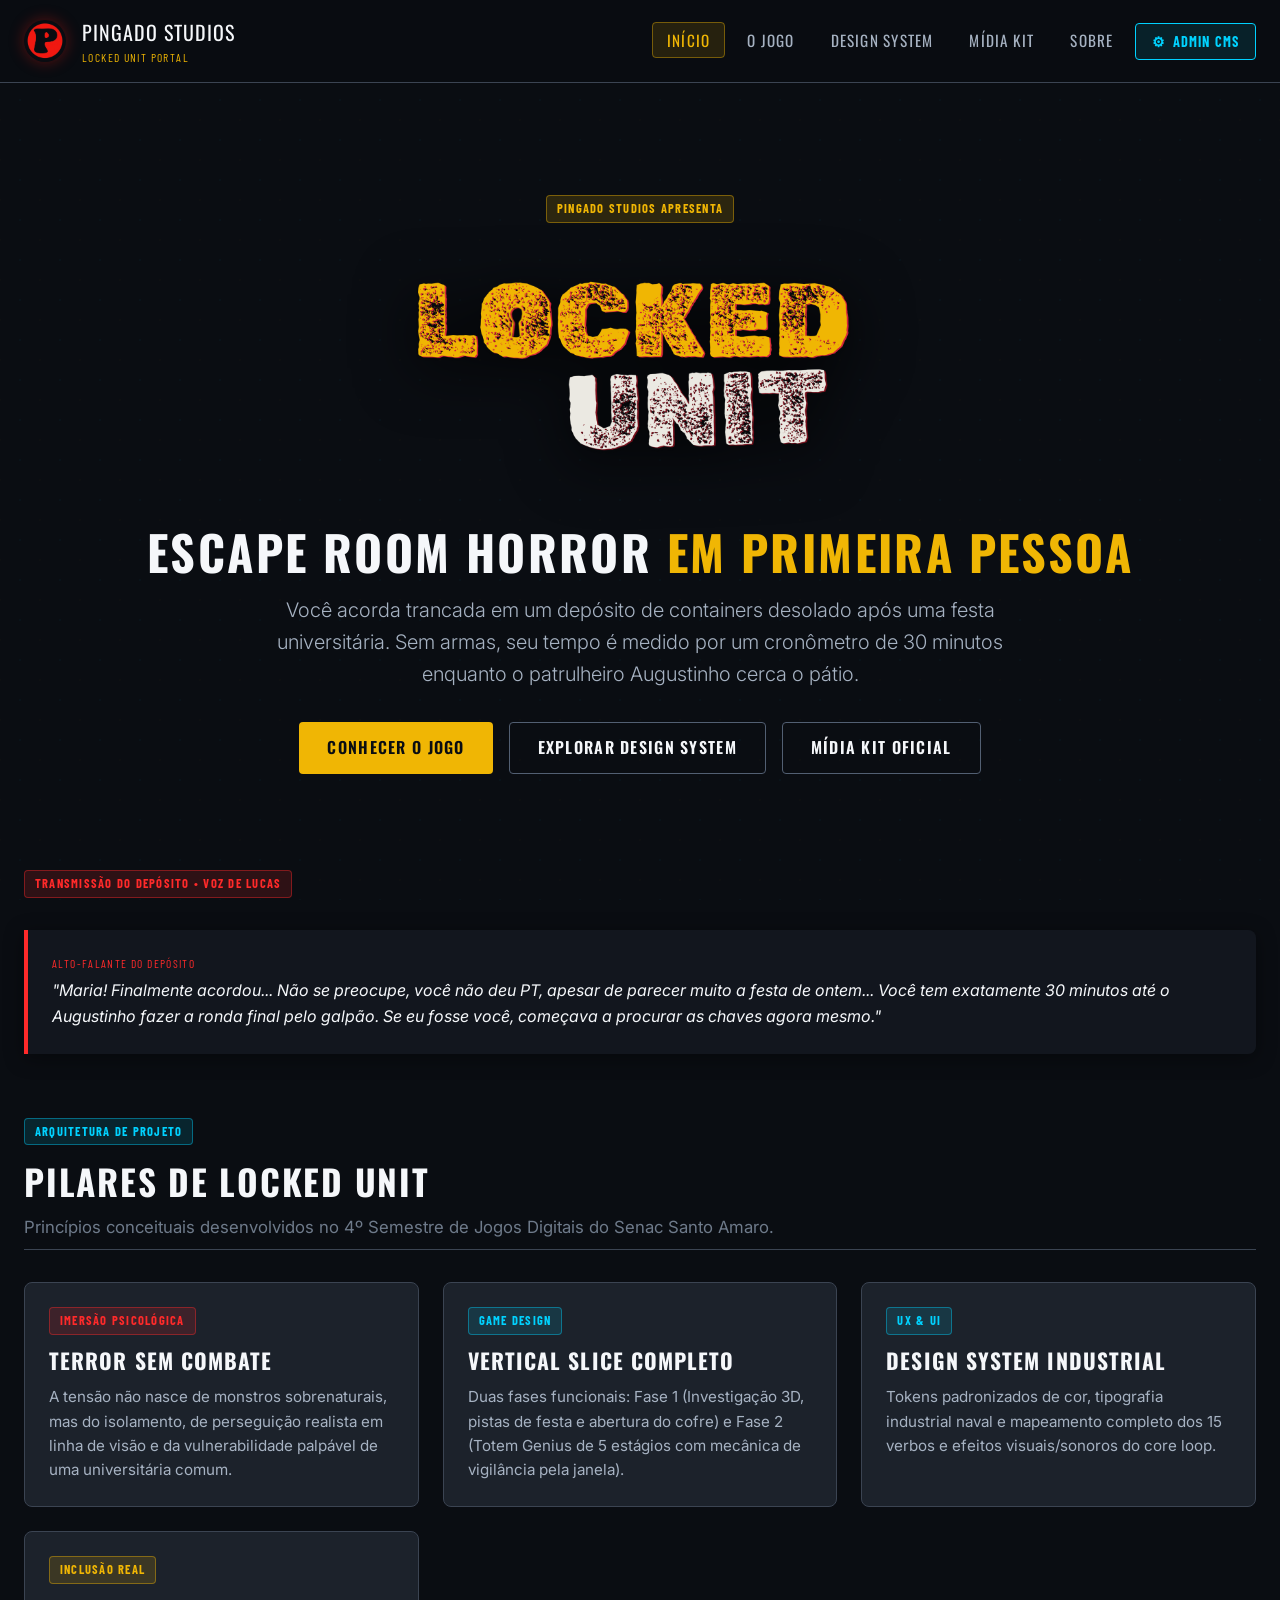
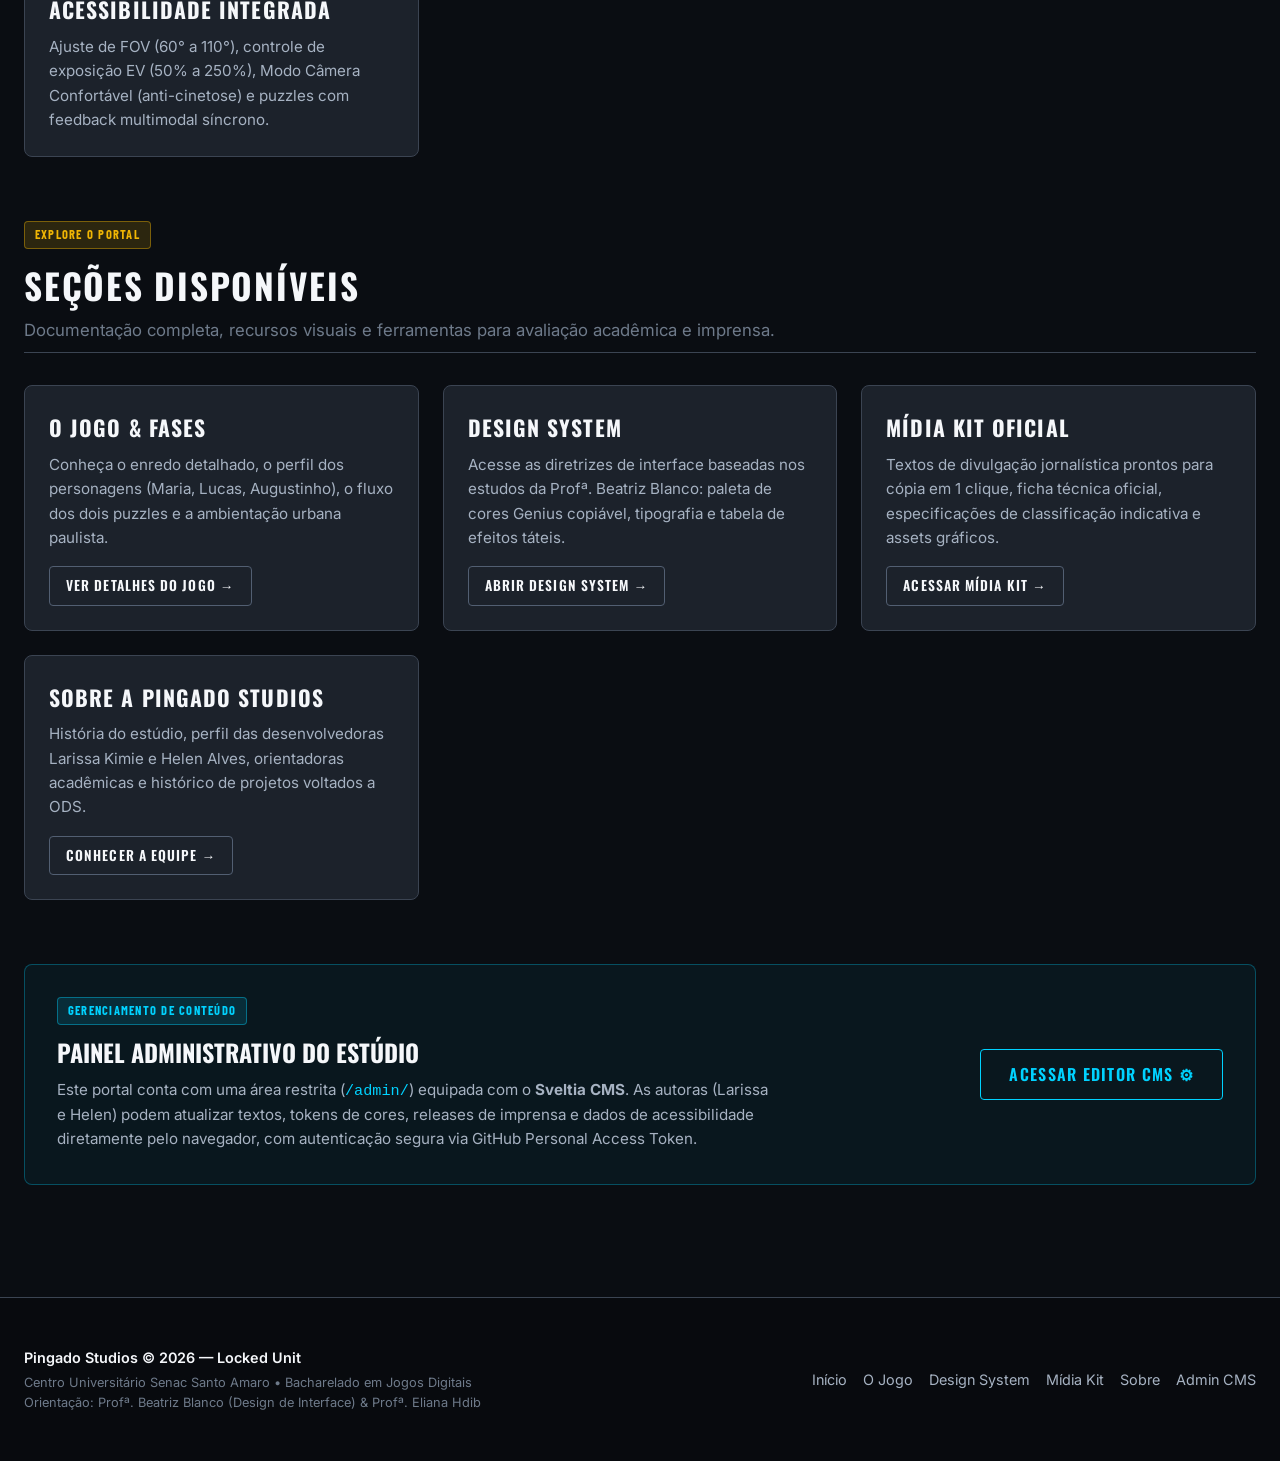
==== index.html @ 220d2b6c "feat: site oficial locked unit, design system completo, midia kit e sveltia cms" ====
<!DOCTYPE html>
<html lang="pt-BR">
<head>
  <meta charset="UTF-8">
  <meta name="viewport" content="width=device-width, initial-scale=1.0">
  <title>Locked Unit — Pingado Studios | Portal & Design System</title>
  <meta name="description" content="Portal oficial de Locked Unit: jogo de Escape Room Horror em 1ª pessoa desenvolvido pela Pingado Studios no Senac Santo Amaro. Conheça o Design System, Mídia Kit e documentos de produção.">
  <link rel="icon" type="image/png" href="assets/img/logo-pingado.png">
  <link rel="stylesheet" href="assets/css/style.css">
</head>
<body>

  <!-- CABEÇALHO & NAVEGAÇÃO -->
  <header class="site-header">
    <div class="header-container">
      <a href="index.html" class="brand-link">
        <img src="assets/img/logo-pingado.png" alt="Logo Pingado Studios" class="brand-logo-img">
        <div class="brand-text-wrap">
          <span class="brand-name">Pingado Studios</span>
          <span class="brand-sub">Locked Unit Portal</span>
        </div>
      </a>

      <nav>
        <ul class="nav-menu">
          <li><a href="index.html" class="nav-link active">Início</a></li>
          <li><a href="locked-unit.html" class="nav-link">O Jogo</a></li>
          <li><a href="design-system.html" class="nav-link">Design System</a></li>
          <li><a href="media-kit.html" class="nav-link">Mídia Kit</a></li>
          <li><a href="sobre.html" class="nav-link">Sobre</a></li>
          <li><a href="admin/" class="nav-admin-btn"><span>⚙</span> Admin CMS</a></li>
        </ul>
      </nav>
    </div>
  </header>

  <!-- CONTEÚDO PRINCIPAL -->
  <main class="main-wrapper">

    <!-- HERO SECTION -->
    <section class="hero-section">
      <div class="voice-badge voice-estudio">Pingado Studios Apresenta</div>
      <img src="assets/img/logo-locked-unit.png" alt="Locked Unit Logo" class="hero-logo-img">
      <h1 class="hero-title">Escape Room Horror <span>em Primeira Pessoa</span></h1>
      <p class="hero-tagline">
        Você acorda trancada em um depósito de containers desolado após uma festa universitária. 
        Sem armas, seu tempo é medido por um cronômetro de 30 minutos enquanto o patrulheiro Augustinho cerca o pátio.
      </p>

      <div class="hero-actions">
        <a href="locked-unit.html" class="btn btn-primary">Conhecer o Jogo</a>
        <a href="design-system.html" class="btn btn-outline">Explorar Design System</a>
        <a href="media-kit.html" class="btn btn-outline">Mídia Kit Oficial</a>
      </div>
    </section>

    <!-- PRÉVIA DA ATMOSFERA & VOZ DO JOGO -->
    <section style="margin: var(--space-6) 0;">
      <div class="voice-badge voice-interfone">Transmissão do Depósito • Voz de Lucas</div>
      <div class="interfone-quote">
        "Maria! Finalmente acordou... Não se preocupe, você não deu PT, apesar de parecer muito a festa de ontem... 
        Você tem exatamente 30 minutos até o Augustinho fazer a ronda final pelo galpão. Se eu fosse você, começava a procurar as chaves agora mesmo."
      </div>
    </section>

    <!-- PILARES DO PROJETO -->
    <section style="margin: var(--space-7) 0;">
      <div class="section-header">
        <div class="voice-badge voice-manual">Arquitetura de Projeto</div>
        <h2 class="section-title">Pilares de Locked Unit</h2>
        <p class="section-desc">Princípios conceituais desenvolvidos no 4º Semestre de Jogos Digitais do Senac Santo Amaro.</p>
      </div>

      <div class="cards-grid">
        <div class="card">
          <div class="voice-badge voice-interfone">Imersão Psicológica</div>
          <h3 class="card-title">Terror Sem Combate</h3>
          <p style="color: var(--color-text-medium); font-size: 0.95rem;">
            A tensão não nasce de monstros sobrenaturais, mas do isolamento, de perseguição realista em linha de visão 
            e da vulnerabilidade palpável de uma universitária comum.
          </p>
        </div>

        <div class="card">
          <div class="voice-badge voice-manual">Game Design</div>
          <h3 class="card-title">Vertical Slice Completo</h3>
          <p style="color: var(--color-text-medium); font-size: 0.95rem;">
            Duas fases funcionais: Fase 1 (Investigação 3D, pistas de festa e abertura do cofre) e Fase 2 (Totem Genius de 5 estágios com mecânica de vigilância pela janela).
          </p>
        </div>

        <div class="card">
          <div class="voice-badge voice-manual">UX & UI</div>
          <h3 class="card-title">Design System Industrial</h3>
          <p style="color: var(--color-text-medium); font-size: 0.95rem;">
            Tokens padronizados de cor, tipografia industrial naval e mapeamento completo dos 15 verbos e efeitos visuais/sonoros do core loop.
          </p>
        </div>

        <div class="card">
          <div class="voice-badge voice-estudio">Inclusão Real</div>
          <h3 class="card-title">Acessibilidade Integrada</h3>
          <p style="color: var(--color-text-medium); font-size: 0.95rem;">
            Ajuste de FOV (60° a 110°), controle de exposição EV (50% a 250%), Modo Câmera Confortável (anti-cinetose) e puzzles com feedback multimodal síncrono.
          </p>
        </div>
      </div>
    </section>

    <!-- NAVEGAÇÃO DO PORTAL -->
    <section style="margin: var(--space-7) 0;">
      <div class="section-header">
        <div class="voice-badge voice-estudio">Explore o Portal</div>
        <h2 class="section-title">Seções Disponíveis</h2>
        <p class="section-desc">Documentação completa, recursos visuais e ferramentas para avaliação acadêmica e imprensa.</p>
      </div>

      <div class="cards-grid">
        <div class="card">
          <h3 class="card-title">O Jogo & Fases</h3>
          <p style="color: var(--color-text-medium); font-size: 0.95rem; margin-bottom: var(--space-3);">
            Conheça o enredo detalhado, o perfil dos personagens (Maria, Lucas, Augustinho), o fluxo dos dois puzzles e a ambientação urbana paulista.
          </p>
          <a href="locked-unit.html" class="btn btn-outline" style="padding: 8px 16px; font-size: 0.85rem;">Ver Detalhes do Jogo →</a>
        </div>

        <div class="card">
          <h3 class="card-title">Design System</h3>
          <p style="color: var(--color-text-medium); font-size: 0.95rem; margin-bottom: var(--space-3);">
            Acesse as diretrizes de interface baseadas nos estudos da Profª. Beatriz Blanco: paleta de cores Genius copiável, tipografia e tabela de efeitos táteis.
          </p>
          <a href="design-system.html" class="btn btn-outline" style="padding: 8px 16px; font-size: 0.85rem;">Abrir Design System →</a>
        </div>

        <div class="card">
          <h3 class="card-title">Mídia Kit Oficial</h3>
          <p style="color: var(--color-text-medium); font-size: 0.95rem; margin-bottom: var(--space-3);">
            Textos de divulgação jornalística prontos para cópia em 1 clique, ficha técnica oficial, especificações de classificação indicativa e assets gráficos.
          </p>
          <a href="media-kit.html" class="btn btn-outline" style="padding: 8px 16px; font-size: 0.85rem;">Acessar Mídia Kit →</a>
        </div>

        <div class="card">
          <h3 class="card-title">Sobre a Pingado Studios</h3>
          <p style="color: var(--color-text-medium); font-size: 0.95rem; margin-bottom: var(--space-3);">
            História do estúdio, perfil das desenvolvedoras Larissa Kimie e Helen Alves, orientadoras acadêmicas e histórico de projetos voltados a ODS.
          </p>
          <a href="sobre.html" class="btn btn-outline" style="padding: 8px 16px; font-size: 0.85rem;">Conhecer a Equipe →</a>
        </div>
      </div>
    </section>

    <!-- BANNER DE ADMINISTRAÇÃO CMS -->
    <section style="background: rgba(0, 210, 255, 0.05); border: 1px solid rgba(0, 210, 255, 0.3); border-radius: var(--radius-md); padding: var(--space-5); margin: var(--space-7) 0;">
      <div style="display: flex; justify-content: space-between; align-items: center; flex-wrap: wrap; gap: var(--space-3);">
        <div>
          <div class="voice-badge voice-manual">Gerenciamento de Conteúdo</div>
          <h3 style="font-family: var(--font-heading); font-size: 1.5rem; text-transform: uppercase; color: var(--color-text-high);">
            Painel Administrativo do Estúdio
          </h3>
          <p style="color: var(--color-text-medium); max-width: 720px; font-size: 0.95rem; margin-top: 6px;">
            Este portal conta com uma área restrita (<code style="color: var(--color-primary-cyan);">/admin/</code>) equipada com o <strong>Sveltia CMS</strong>.
            As autoras (Larissa e Helen) podem atualizar textos, tokens de cores, releases de imprensa e dados de acessibilidade diretamente pelo navegador, com autenticação segura via GitHub Personal Access Token.
          </p>
        </div>
        <a href="admin/" class="btn btn-outline" style="border-color: var(--color-primary-cyan); color: var(--color-primary-cyan);">
          Acessar Editor CMS ⚙
        </a>
      </div>
    </section>

  </main>

  <!-- RODAPÉ -->
  <footer class="site-footer">
    <div class="footer-container">
      <div>
        <p style="color: var(--color-text-high); font-weight: 600;">Pingado Studios © 2026 — Locked Unit</p>
        <p style="font-size: 0.8rem; margin-top: 4px;">Centro Universitário Senac Santo Amaro • Bacharelado em Jogos Digitais</p>
        <p style="font-size: 0.8rem; color: var(--color-text-muted);">Orientação: Profª. Beatriz Blanco (Design de Interface) & Profª. Eliana Hdib</p>
      </div>

      <ul class="footer-links">
        <li><a href="index.html">Início</a></li>
        <li><a href="locked-unit.html">O Jogo</a></li>
        <li><a href="design-system.html">Design System</a></li>
        <li><a href="media-kit.html">Mídia Kit</a></li>
        <li><a href="sobre.html">Sobre</a></li>
        <li><a href="admin/">Admin CMS</a></li>
      </ul>
    </div>
  </footer>

  <script src="assets/js/app.js"></script>
</body>
</html>
---- assets/css/style.css ----
/* ==========================================================================
   DESIGN SYSTEM & PORTAL PINGADO STUDIOS — LOCKED UNIT
   Cores, Tipografia e Layout Industrial/Horror
   ========================================================================== */

@import url('https://fonts.googleapis.com/css2?family=Barlow+Condensed:ital,wght@0,400;0,500;0,600;0,700;1,500&family=Inter:wght@300;400;500;600;700&family=JetBrains+Mono:wght@400;500;700&family=Kalam:wght@400;700&family=Oswald:wght@400;500;600;700&family=Rubik+Dirt&display=swap');

:root {
  /* Tokens de Cores Primárias e Semânticas */
  --color-bg-deep: #0a0d12;
  --color-bg-surface: #141922;
  --color-surface-container: #1c222b;
  --color-surface-hover: #262e3a;
  --color-border-metal: #3b4452;
  --color-border-light: #525f72;
  
  --color-primary-cyan: #00d2ff;
  --color-hazard-yellow: #f0b604;
  --color-alert-red: #ff2a2a;
  --color-pingado-red: #f01a12;
  
  --color-text-high: #f5f7fa;
  --color-text-medium: #a6b2c2;
  --color-text-muted: #6e7a8a;

  /* Cores do Totem Genius (Fase 2) */
  --color-genius-blue: #0072f5;
  --color-genius-orange: #ff7a00;
  --color-genius-purple: #a020f0;
  --color-genius-yellow: #ffd60a;
  --color-genius-magenta: #ff3cac;

  /* Tipografia */
  --font-brand: 'Rubik Dirt', cursive;
  --font-heading: 'Oswald', sans-serif;
  --font-hud: 'Barlow Condensed', sans-serif;
  --font-body: 'Inter', sans-serif;
  --font-handwrite: 'Kalam', cursive;
  --font-code: 'JetBrains Mono', monospace;

  /* Espaçamentos (Base 8pt) */
  --space-1: 4px;
  --space-2: 8px;
  --space-3: 16px;
  --space-4: 24px;
  --space-5: 32px;
  --space-6: 48px;
  --space-7: 64px;
  --space-8: 96px;

  /* Bordas e Sombras */
  --radius-sm: 4px;
  --radius-md: 8px;
  --radius-lg: 12px;
  --radius-full: 9999px;
  --shadow-subtle: 0 4px 20px rgba(0, 0, 0, 0.4);
  --shadow-glow-cyan: 0 0 25px rgba(0, 210, 255, 0.25);
  --shadow-glow-red: 0 0 25px rgba(255, 42, 42, 0.3);
  --shadow-glow-yellow: 0 0 25px rgba(240, 182, 4, 0.25);
  
  --transition-fast: 0.15s ease;
  --transition-normal: 0.25s ease;
}

/* Reset Básico */
* {
  margin: 0;
  padding: 0;
  box-sizing: border-box;
}

html {
  scroll-behavior: smooth;
  color-scheme: dark;
}

body {
  background-color: var(--color-bg-deep);
  color: var(--color-text-high);
  font-family: var(--font-body);
  font-size: 16px;
  line-height: 1.6;
  min-height: 100vh;
  display: flex;
  flex-direction: column;
  overflow-x: hidden;
}

/* Texturas de Fundo e Ruído Sutil */
body::before {
  content: "";
  position: fixed;
  top: 0;
  left: 0;
  width: 100vw;
  height: 100vh;
  background-image: radial-gradient(rgba(0, 210, 255, 0.03) 1px, transparent 1px),
                    radial-gradient(rgba(240, 182, 4, 0.02) 1px, transparent 1px);
  background-size: 40px 40px;
  background-position: 0 0, 20px 20px;
  pointer-events: none;
  z-index: -1;
}

/* Links e Botões */
a {
  color: var(--color-primary-cyan);
  text-decoration: none;
  transition: color var(--transition-fast);
}

a:hover {
  color: #80e5ff;
}

img {
  max-width: 100%;
  height: auto;
  display: block;
}

/* Header & Navegação */
.site-header {
  position: sticky;
  top: 0;
  z-index: 1000;
  background: rgba(10, 13, 18, 0.88);
  backdrop-filter: blur(12px);
  border-bottom: 1px solid var(--color-border-metal);
}

.header-container {
  max-width: 1280px;
  margin: 0 auto;
  padding: var(--space-3) var(--space-4);
  display: flex;
  align-items: center;
  justify-content: space-between;
  gap: var(--space-3);
}

.brand-link {
  display: flex;
  align-items: center;
  gap: var(--space-3);
  text-decoration: none;
}

.brand-logo-img {
  width: 42px;
  height: 42px;
  border-radius: var(--radius-full);
  box-shadow: 0 0 15px rgba(240, 26, 18, 0.35);
}

.brand-text-wrap {
  display: flex;
  flex-direction: column;
}

.brand-name {
  font-family: var(--font-heading);
  font-size: 1.25rem;
  letter-spacing: 0.05em;
  color: var(--color-text-high);
  text-transform: uppercase;
}

.brand-sub {
  font-size: 0.72rem;
  color: var(--color-hazard-yellow);
  font-family: var(--font-hud);
  letter-spacing: 0.12em;
  text-transform: uppercase;
}

.nav-menu {
  display: flex;
  align-items: center;
  gap: var(--space-2);
  list-style: none;
}

.nav-link {
  font-family: var(--font-heading);
  text-transform: uppercase;
  font-size: 0.95rem;
  letter-spacing: 0.08em;
  color: var(--color-text-medium);
  padding: 6px 14px;
  border-radius: var(--radius-sm);
  transition: all var(--transition-fast);
}

.nav-link:hover {
  color: var(--color-text-high);
  background: var(--color-surface-hover);
}

.nav-link.active {
  color: var(--color-hazard-yellow);
  background: rgba(240, 182, 4, 0.12);
  border: 1px solid rgba(240, 182, 4, 0.4);
}

.nav-admin-btn {
  font-family: var(--font-hud);
  font-size: 0.9rem;
  font-weight: 700;
  letter-spacing: 0.08em;
  text-transform: uppercase;
  background: rgba(0, 210, 255, 0.1);
  color: var(--color-primary-cyan);
  border: 1px solid var(--color-primary-cyan);
  padding: 6px 16px;
  border-radius: var(--radius-sm);
  display: inline-flex;
  align-items: center;
  gap: 6px;
  transition: all var(--transition-fast);
}

.nav-admin-btn:hover {
  background: var(--color-primary-cyan);
  color: var(--color-bg-deep);
  box-shadow: var(--shadow-glow-cyan);
}

/* Layout Principal */
.main-wrapper {
  flex: 1;
  max-width: 1280px;
  width: 100%;
  margin: 0 auto;
  padding: var(--space-6) var(--space-4);
}

/* Sistema de Vozes Visual */
.voice-badge {
  display: inline-flex;
  align-items: center;
  gap: 6px;
  font-family: var(--font-hud);
  font-size: 0.78rem;
  letter-spacing: 0.1em;
  text-transform: uppercase;
  font-weight: 700;
  padding: 3px 10px;
  border-radius: var(--radius-sm);
  margin-bottom: var(--space-2);
}

.voice-interfone {
  background: rgba(255, 42, 42, 0.15);
  color: var(--color-alert-red);
  border: 1px solid rgba(255, 42, 42, 0.4);
}

.voice-manual {
  background: rgba(0, 210, 255, 0.12);
  color: var(--color-primary-cyan);
  border: 1px solid rgba(0, 210, 255, 0.4);
}

.voice-estudio {
  background: rgba(240, 182, 4, 0.15);
  color: var(--color-hazard-yellow);
  border: 1px solid rgba(240, 182, 4, 0.4);
}

.voice-imprensa {
  background: rgba(160, 32, 240, 0.15);
  color: #d17bff;
  border: 1px solid rgba(160, 32, 240, 0.4);
}

/* Bloco de Citação / Interfone (Suspense) */
.interfone-quote {
  background: rgba(20, 25, 34, 0.85);
  border-left: 4px solid var(--color-alert-red);
  padding: var(--space-4);
  border-radius: 0 var(--radius-md) var(--radius-md) 0;
  font-style: italic;
  margin: var(--space-4) 0;
  position: relative;
  box-shadow: var(--shadow-subtle);
}

.interfone-quote::before {
  content: "ALTO-FALANTE DO DEPÓSITO";
  display: block;
  font-family: var(--font-hud);
  font-size: 0.72rem;
  font-style: normal;
  letter-spacing: 0.12em;
  color: var(--color-alert-red);
  margin-bottom: 6px;
}

/* Hero Section */
.hero-section {
  padding: var(--space-7) 0 var(--space-6);
  text-align: center;
  position: relative;
}

.hero-logo-img {
  max-width: 480px;
  margin: 0 auto var(--space-4);
  filter: drop-shadow(0 10px 30px rgba(0,0,0,0.8));
}

.hero-title {
  font-family: var(--font-heading);
  font-size: 3rem;
  text-transform: uppercase;
  letter-spacing: 0.05em;
  line-height: 1.1;
  margin-bottom: var(--space-3);
  color: var(--color-text-high);
}

.hero-title span {
  color: var(--color-hazard-yellow);
}

.hero-tagline {
  font-size: 1.25rem;
  color: var(--color-text-medium);
  max-width: 760px;
  margin: 0 auto var(--space-5);
  font-weight: 300;
}

.hero-actions {
  display: flex;
  gap: var(--space-3);
  justify-content: center;
  flex-wrap: wrap;
}

.btn {
  font-family: var(--font-heading);
  text-transform: uppercase;
  font-size: 1rem;
  letter-spacing: 0.08em;
  font-weight: 600;
  padding: 12px 28px;
  border-radius: var(--radius-sm);
  display: inline-flex;
  align-items: center;
  gap: 8px;
  cursor: pointer;
  border: none;
  transition: all var(--transition-fast);
  text-decoration: none;
}

.btn-primary {
  background: var(--color-hazard-yellow);
  color: var(--color-bg-deep);
}

.btn-primary:hover {
  background: #ffc400;
  box-shadow: var(--shadow-glow-yellow);
  transform: translateY(-2px);
}

.btn-outline {
  background: transparent;
  color: var(--color-text-high);
  border: 1px solid var(--color-border-light);
}

.btn-outline:hover {
  border-color: var(--color-primary-cyan);
  color: var(--color-primary-cyan);
  background: rgba(0, 210, 255, 0.08);
}

.btn-danger {
  background: var(--color-alert-red);
  color: #fff;
}

.btn-danger:hover {
  background: #ff4747;
  box-shadow: var(--shadow-glow-red);
}

/* Cards e Grid */
.cards-grid {
  display: grid;
  grid-template-columns: repeat(auto-fit, minmax(300px, 1fr));
  gap: var(--space-4);
  margin: var(--space-5) 0;
}

.card {
  background: var(--color-surface-container);
  border: 1px solid var(--color-border-metal);
  border-radius: var(--radius-md);
  padding: var(--space-4);
  transition: transform var(--transition-fast), border-color var(--transition-fast), box-shadow var(--transition-fast);
}

.card:hover {
  border-color: var(--color-border-light);
  transform: translateY(-3px);
  box-shadow: var(--shadow-subtle);
}

.card-title {
  font-family: var(--font-heading);
  font-size: 1.35rem;
  text-transform: uppercase;
  letter-spacing: 0.05em;
  margin-bottom: var(--space-2);
  color: var(--color-text-high);
}

/* Tokens de Cores - Swatches */
.token-grid {
  display: grid;
  grid-template-columns: repeat(auto-fill, minmax(220px, 1fr));
  gap: var(--space-3);
  margin: var(--space-4) 0;
}

.color-swatch-card {
  background: var(--color-surface-container);
  border: 1px solid var(--color-border-metal);
  border-radius: var(--radius-md);
  overflow: hidden;
  transition: border-color var(--transition-fast);
}

.color-swatch-card:hover {
  border-color: var(--color-primary-cyan);
}

.swatch-color-box {
  height: 90px;
  width: 100%;
  display: flex;
  align-items: flex-end;
  justify-content: flex-end;
  padding: var(--space-2);
}

.swatch-info {
  padding: var(--space-3);
}

.swatch-name {
  font-family: var(--font-hud);
  font-size: 1rem;
  font-weight: 700;
  text-transform: uppercase;
  color: var(--color-text-high);
}

.swatch-hex {
  font-family: var(--font-code);
  font-size: 0.88rem;
  color: var(--color-text-muted);
  display: flex;
  justify-content: space-between;
  align-items: center;
  margin: 4px 0 8px;
}

.btn-copy-token {
  background: rgba(255,255,255,0.08);
  border: 1px solid rgba(255,255,255,0.15);
  color: var(--color-text-medium);
  padding: 3px 8px;
  font-size: 0.75rem;
  border-radius: var(--radius-sm);
  cursor: pointer;
  font-family: var(--font-hud);
  text-transform: uppercase;
  letter-spacing: 0.05em;
  transition: all var(--transition-fast);
}

.btn-copy-token:hover {
  background: var(--color-primary-cyan);
  color: var(--color-bg-deep);
  border-color: var(--color-primary-cyan);
}

.swatch-role {
  font-size: 0.8rem;
  color: var(--color-text-medium);
  line-height: 1.4;
}

/* Tabelas de Verbos e Efeitos */
.table-responsive {
  width: 100%;
  overflow-x: auto;
  margin: var(--space-4) 0;
  border: 1px solid var(--color-border-metal);
  border-radius: var(--radius-md);
}

.ds-table {
  width: 100%;
  border-collapse: collapse;
  text-align: left;
  background: var(--color-surface-container);
  font-size: 0.95rem;
}

.ds-table th {
  background: #12161f;
  padding: 14px 18px;
  font-family: var(--font-heading);
  text-transform: uppercase;
  letter-spacing: 0.08em;
  color: var(--color-hazard-yellow);
  border-bottom: 2px solid var(--color-border-metal);
}

.ds-table td {
  padding: 14px 18px;
  border-bottom: 1px solid rgba(72, 82, 97, 0.4);
  color: var(--color-text-medium);
}

.ds-table tr:hover td {
  background: rgba(255, 255, 255, 0.02);
  color: var(--color-text-high);
}

.badge-key {
  font-family: var(--font-code);
  font-size: 0.82rem;
  background: #0f131a;
  border: 1px solid var(--color-border-light);
  padding: 2px 8px;
  border-radius: 4px;
  color: var(--color-primary-cyan);
  display: inline-block;
}

/* Layout com Sidebar (Design System) */
.ds-layout {
  display: grid;
  grid-template-columns: 260px 1fr;
  gap: var(--space-6);
  position: relative;
}

.ds-sidebar {
  position: sticky;
  top: 90px;
  height: fit-content;
  max-height: calc(100vh - 120px);
  overflow-y: auto;
  background: var(--color-surface-container);
  border: 1px solid var(--color-border-metal);
  border-radius: var(--radius-md);
  padding: var(--space-4);
}

.ds-sidebar-title {
  font-family: var(--font-heading);
  text-transform: uppercase;
  font-size: 1.1rem;
  letter-spacing: 0.08em;
  color: var(--color-hazard-yellow);
  margin-bottom: var(--space-3);
  padding-bottom: var(--space-2);
  border-bottom: 1px solid var(--color-border-metal);
}

.ds-sidebar-nav {
  list-style: none;
  display: flex;
  flex-direction: column;
  gap: var(--space-1);
}

.ds-sidebar-nav a {
  display: block;
  padding: 8px 12px;
  font-size: 0.9rem;
  color: var(--color-text-medium);
  border-radius: var(--radius-sm);
  transition: all var(--transition-fast);
}

.ds-sidebar-nav a:hover,
.ds-sidebar-nav a.active {
  color: var(--color-text-high);
  background: var(--color-surface-hover);
  border-left: 3px solid var(--color-hazard-yellow);
}

.ds-content-area section {
  margin-bottom: var(--space-8);
  scroll-margin-top: 100px;
}

.section-header {
  margin-bottom: var(--space-4);
  padding-bottom: var(--space-2);
  border-bottom: 1px solid var(--color-border-metal);
}

.section-title {
  font-family: var(--font-heading);
  font-size: 2.2rem;
  text-transform: uppercase;
  letter-spacing: 0.05em;
  color: var(--color-text-high);
}

.section-desc {
  color: var(--color-text-muted);
  font-size: 1.05rem;
  margin-top: 4px;
}

/* Espaço para Imagens / Placeholders */
.image-placeholder-box {
  background: #0f131a;
  border: 2px dashed var(--color-border-metal);
  border-radius: var(--radius-md);
  padding: var(--space-6);
  text-align: center;
  margin: var(--space-4) 0;
  transition: border-color var(--transition-fast);
}

.image-placeholder-box:hover {
  border-color: var(--color-primary-cyan);
}

.placeholder-icon {
  font-size: 2rem;
  color: var(--color-text-muted);
  margin-bottom: var(--space-2);
}

.placeholder-title {
  font-family: var(--font-heading);
  font-size: 1.15rem;
  color: var(--color-text-high);
  text-transform: uppercase;
  letter-spacing: 0.05em;
}

.placeholder-desc {
  font-size: 0.88rem;
  color: var(--color-text-muted);
  margin-top: 4px;
}

/* Mídia Kit - Blocos de Cópia Rápida */
.press-snippet-box {
  background: #11151d;
  border: 1px solid var(--color-border-metal);
  border-radius: var(--radius-md);
  padding: var(--space-4);
  margin: var(--space-4) 0;
  position: relative;
}

.press-snippet-header {
  display: flex;
  justify-content: space-between;
  align-items: center;
  margin-bottom: var(--space-3);
  padding-bottom: var(--space-2);
  border-bottom: 1px solid rgba(255,255,255,0.06);
}

.press-snippet-title {
  font-family: var(--font-hud);
  font-size: 1.05rem;
  text-transform: uppercase;
  font-weight: 700;
  color: var(--color-hazard-yellow);
}

.press-snippet-text {
  font-size: 0.95rem;
  color: var(--color-text-medium);
  line-height: 1.6;
}

/* Toast de Feedback de Cópia */
.toast-notice {
  position: fixed;
  bottom: 24px;
  right: 24px;
  background: var(--color-hazard-yellow);
  color: var(--color-bg-deep);
  font-family: var(--font-heading);
  font-weight: 700;
  letter-spacing: 0.08em;
  text-transform: uppercase;
  padding: 12px 24px;
  border-radius: var(--radius-sm);
  box-shadow: 0 8px 30px rgba(0,0,0,0.5);
  transform: translateY(120px);
  opacity: 0;
  transition: all 0.3s cubic-bezier(0.18, 0.89, 0.32, 1.28);
  z-index: 9999;
}

.toast-notice.show {
  transform: translateY(0);
  opacity: 1;
}

/* Footer */
.site-footer {
  background: #080a0e;
  border-top: 1px solid var(--color-border-metal);
  padding: var(--space-6) var(--space-4);
  color: var(--color-text-muted);
  font-size: 0.9rem;
  margin-top: auto;
}

.footer-container {
  max-width: 1280px;
  margin: 0 auto;
  display: flex;
  justify-content: space-between;
  align-items: center;
  flex-wrap: wrap;
  gap: var(--space-4);
}

.footer-links {
  display: flex;
  gap: var(--space-3);
  list-style: none;
}

.footer-links a {
  color: var(--color-text-medium);
}

.footer-links a:hover {
  color: var(--color-hazard-yellow);
}

/* Responsividade */
@media (max-width: 900px) {
  .ds-layout {
    grid-template-columns: 1fr;
  }
  .ds-sidebar {
    position: static;
    max-height: none;
  }
  .header-container {
    flex-direction: column;
    align-items: flex-start;
  }
  .nav-menu {
    flex-wrap: wrap;
  }
  .hero-title {
    font-size: 2.2rem;
  }
}
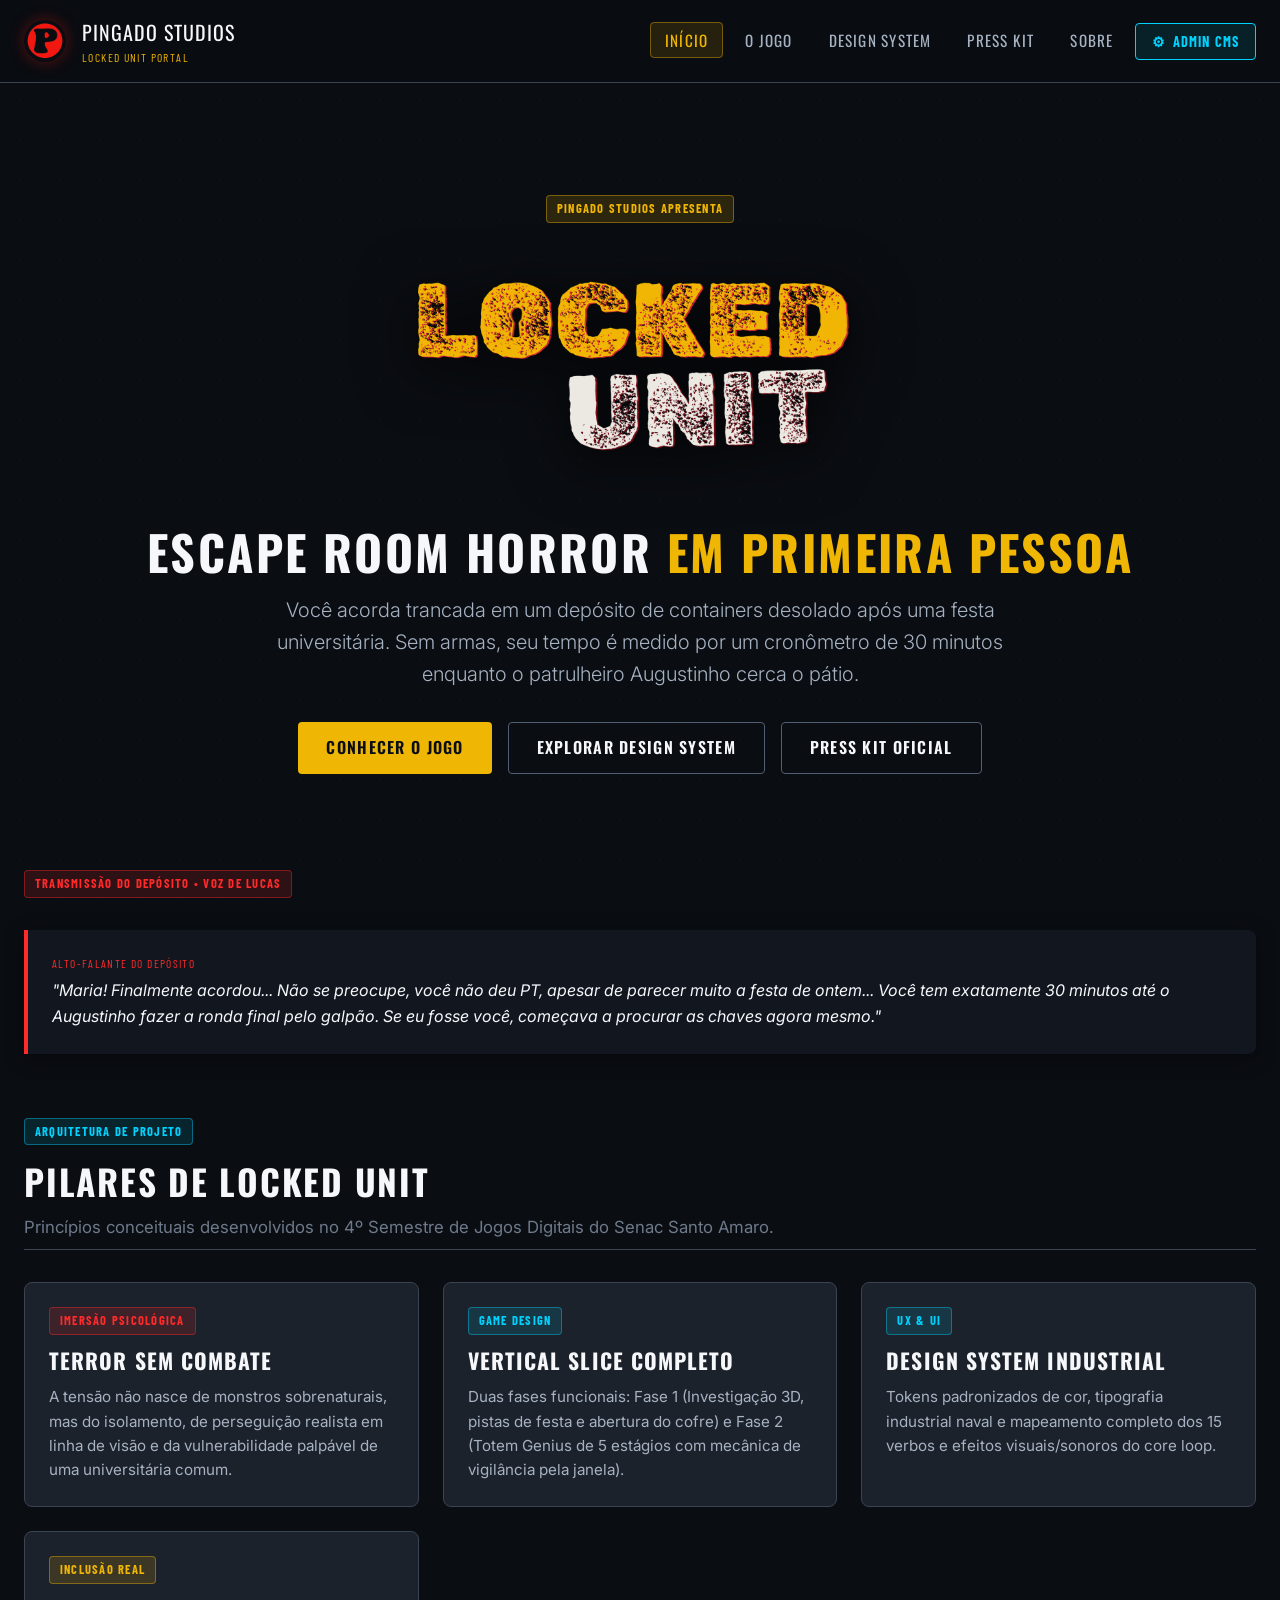
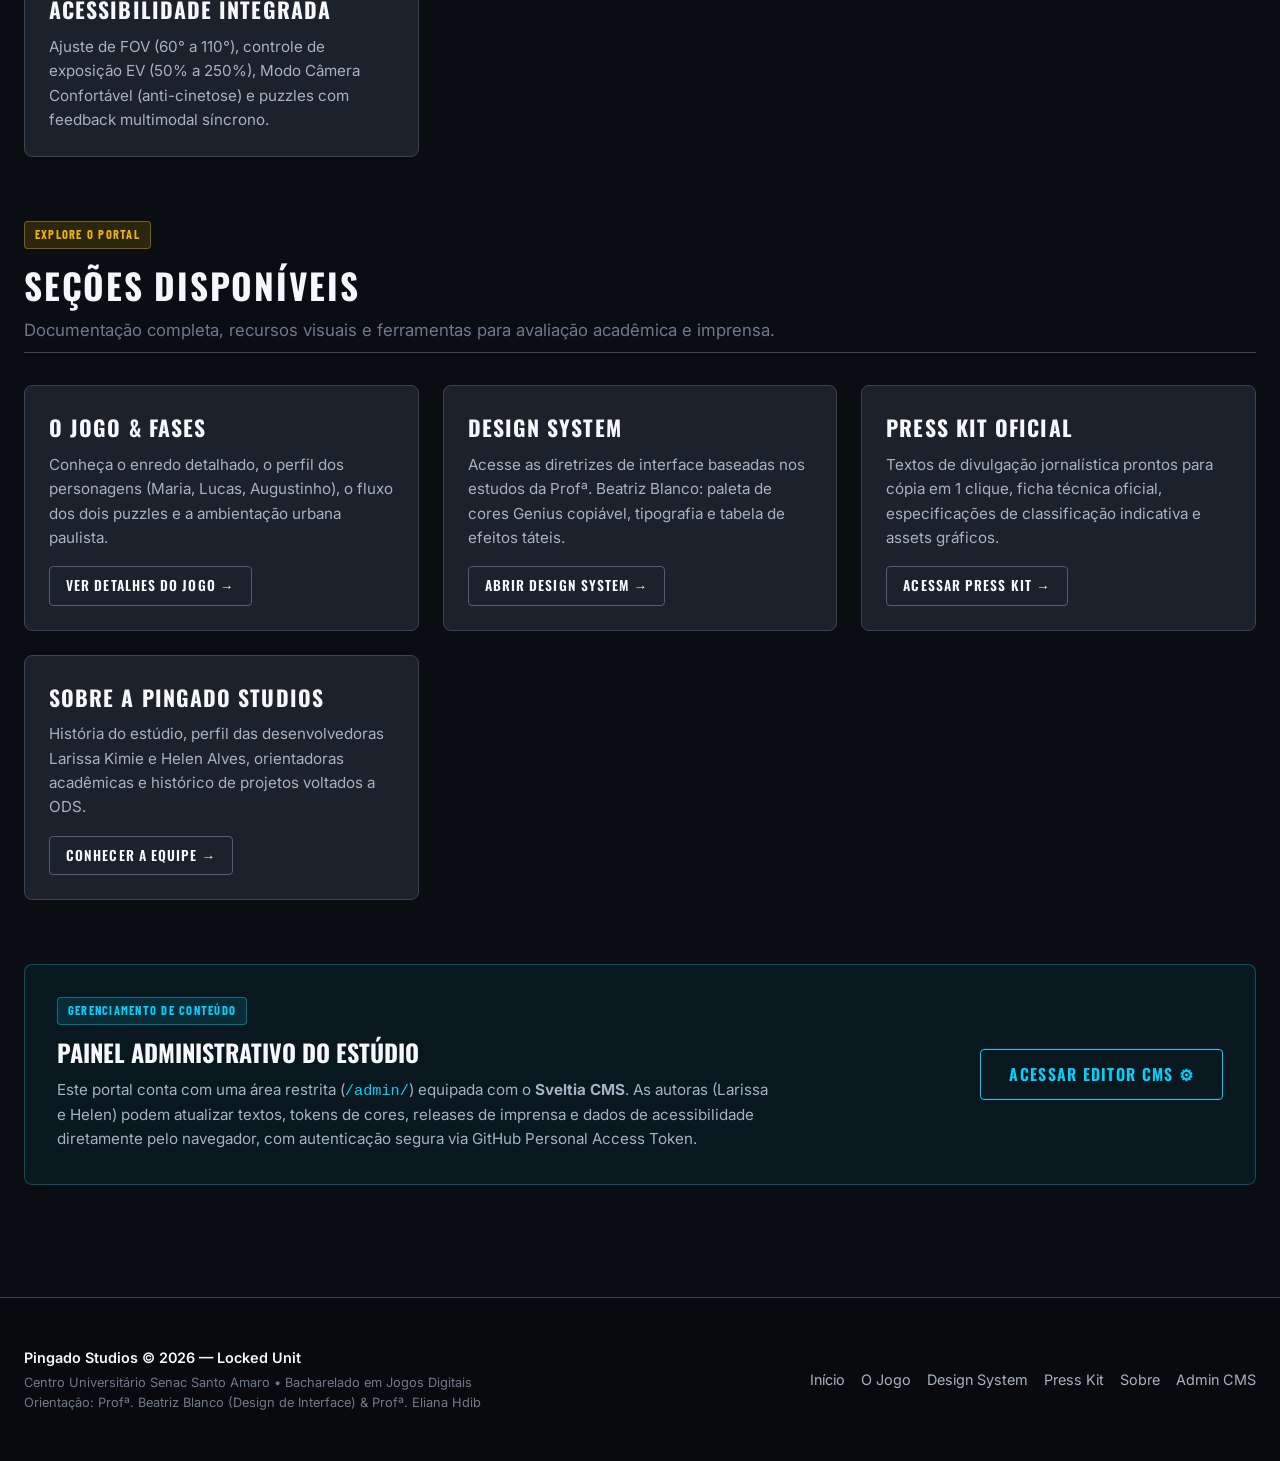
==== commit afab99bf: "refactor: substituir midia kit por press kit em todas as paginas, rotas e no editor" ====
--- a/index.html
+++ b/index.html
@@ -26,7 +26,7 @@
           <li><a href="index.html" class="nav-link active">Início</a></li>
           <li><a href="locked-unit.html" class="nav-link">O Jogo</a></li>
           <li><a href="design-system.html" class="nav-link">Design System</a></li>
-          <li><a href="media-kit.html" class="nav-link">Mídia Kit</a></li>
+          <li><a href="press-kit.html" class="nav-link">Press Kit</a></li>
           <li><a href="sobre.html" class="nav-link">Sobre</a></li>
           <li><a href="admin/" class="nav-admin-btn"><span>⚙</span> Admin CMS</a></li>
         </ul>
@@ -50,7 +50,7 @@
       <div class="hero-actions">
         <a href="locked-unit.html" class="btn btn-primary">Conhecer o Jogo</a>
         <a href="design-system.html" class="btn btn-outline">Explorar Design System</a>
-        <a href="media-kit.html" class="btn btn-outline">Mídia Kit Oficial</a>
+        <a href="press-kit.html" class="btn btn-outline">Press Kit Oficial</a>
       </div>
     </section>
 
@@ -133,11 +133,11 @@
         </div>
 
         <div class="card">
-          <h3 class="card-title">Mídia Kit Oficial</h3>
+          <h3 class="card-title">Press Kit Oficial</h3>
           <p style="color: var(--color-text-medium); font-size: 0.95rem; margin-bottom: var(--space-3);">
             Textos de divulgação jornalística prontos para cópia em 1 clique, ficha técnica oficial, especificações de classificação indicativa e assets gráficos.
           </p>
-          <a href="media-kit.html" class="btn btn-outline" style="padding: 8px 16px; font-size: 0.85rem;">Acessar Mídia Kit →</a>
+          <a href="press-kit.html" class="btn btn-outline" style="padding: 8px 16px; font-size: 0.85rem;">Acessar Press Kit →</a>
         </div>
 
         <div class="card">
@@ -184,7 +184,7 @@
         <li><a href="index.html">Início</a></li>
         <li><a href="locked-unit.html">O Jogo</a></li>
         <li><a href="design-system.html">Design System</a></li>
-        <li><a href="media-kit.html">Mídia Kit</a></li>
+        <li><a href="press-kit.html">Press Kit</a></li>
         <li><a href="sobre.html">Sobre</a></li>
         <li><a href="admin/">Admin CMS</a></li>
       </ul>
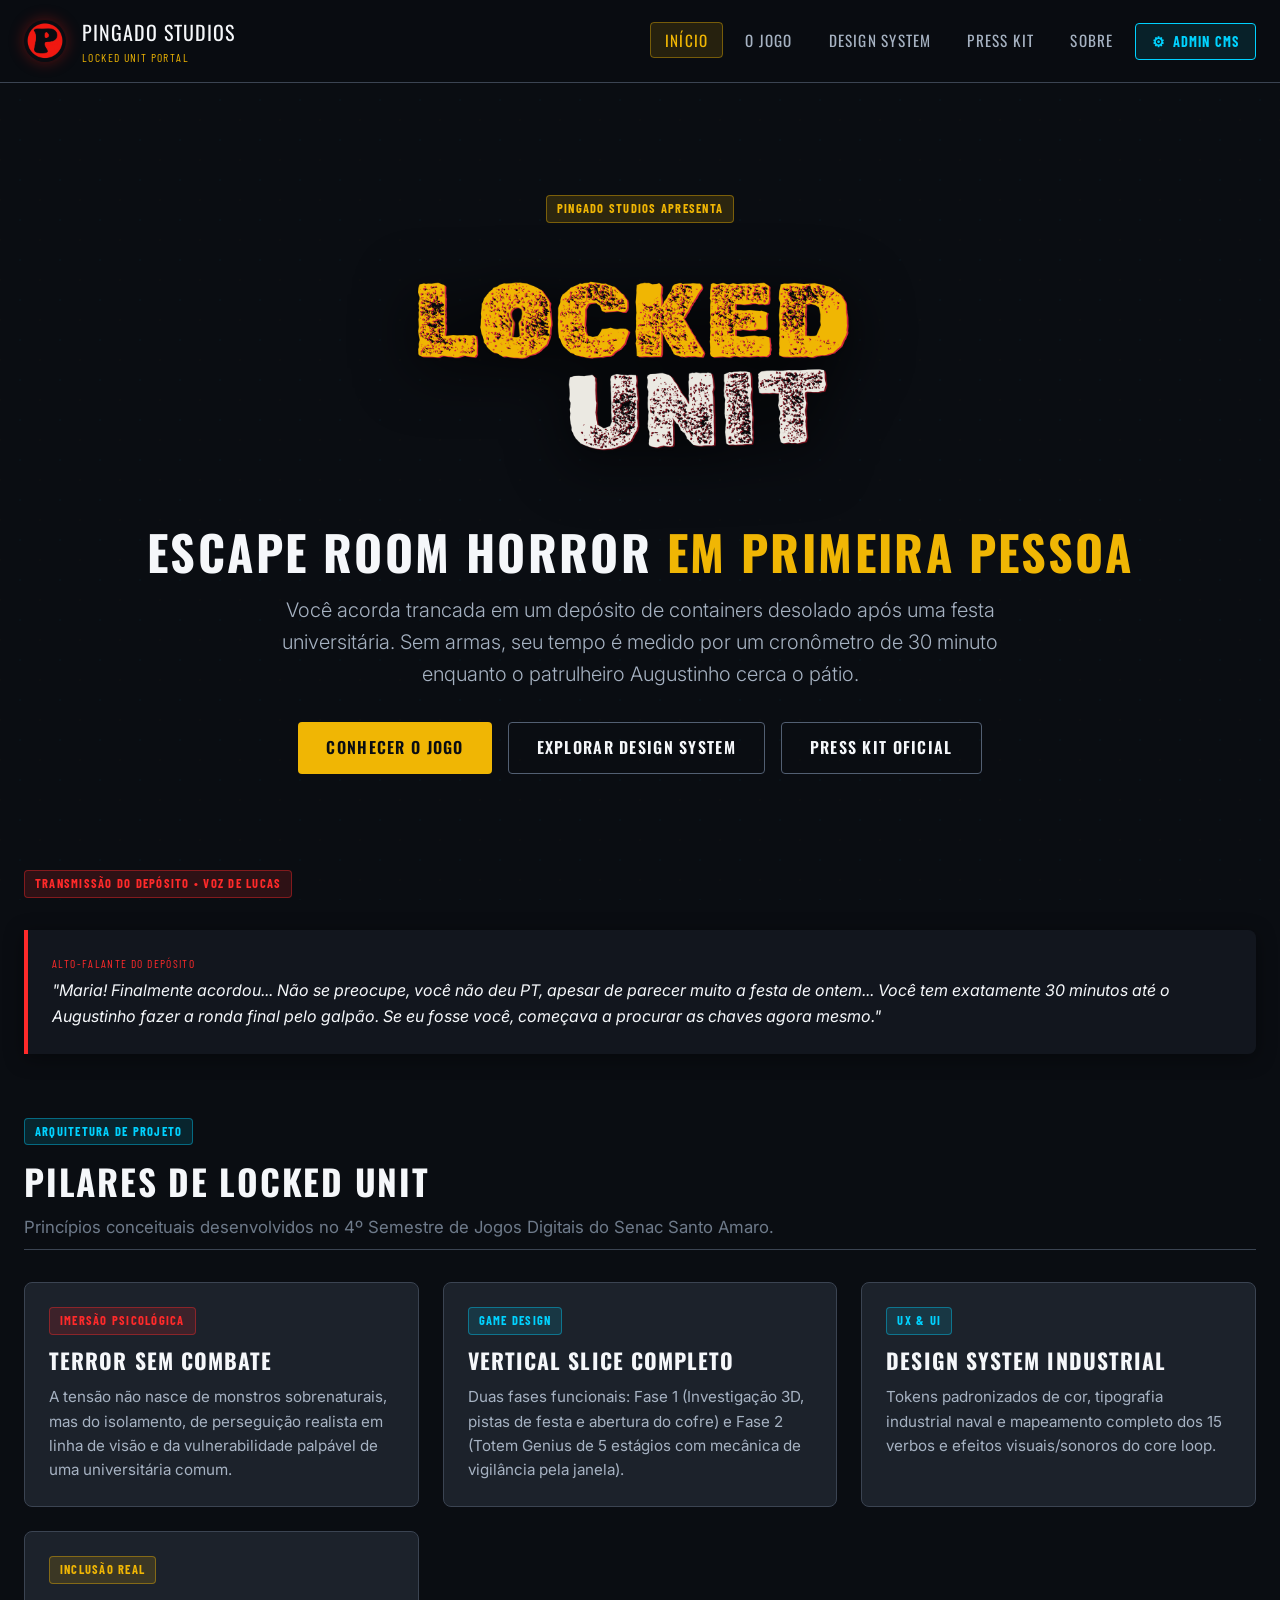
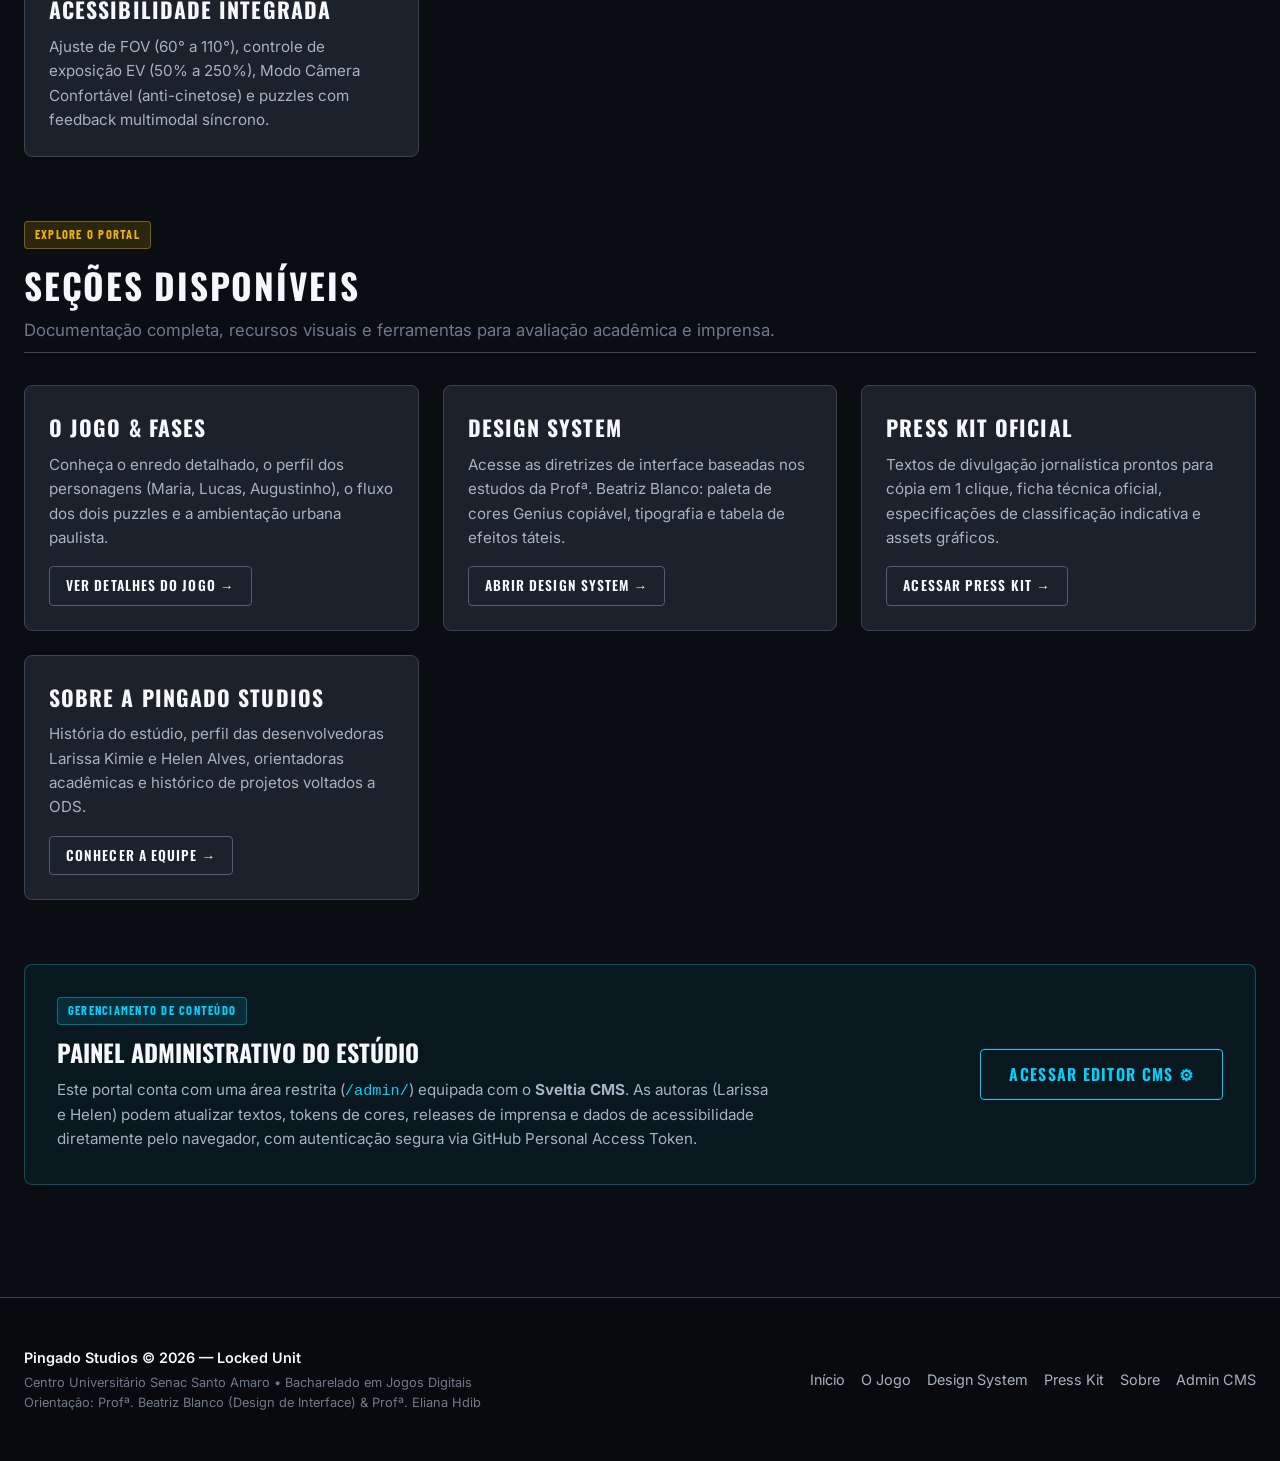
==== commit ea3f0dcc: "chore(cms): atualizacao visual de index.html via Pingado Builder" ====
--- a/index.html
+++ b/index.html
@@ -1,13 +1,12 @@
 <!DOCTYPE html>
-<html lang="pt-BR">
-<head>
+<html lang="pt-BR"><head>
   <meta charset="UTF-8">
   <meta name="viewport" content="width=device-width, initial-scale=1.0">
-  <title>Locked Unit — Pingado Studios | Portal & Design System</title>
+  <title>Locked Unit — Pingado Studios | Portal &amp; Design System</title>
   <meta name="description" content="Portal oficial de Locked Unit: jogo de Escape Room Horror em 1ª pessoa desenvolvido pela Pingado Studios no Senac Santo Amaro. Conheça o Design System, Mídia Kit e documentos de produção.">
   <link rel="icon" type="image/png" href="assets/img/logo-pingado.png">
   <link rel="stylesheet" href="assets/css/style.css">
-</head>
+<style></style></head>
 <body>
 
   <!-- CABEÇALHO & NAVEGAÇÃO -->
@@ -20,6 +19,13 @@
           <span class="brand-sub">Locked Unit Portal</span>
         </div>
       </a>
+
+      <!-- Botão Hambúrguer Mobile -->
+      <button class="nav-toggle-btn" aria-label="Abrir Menu">
+        <span></span>
+        <span></span>
+        <span></span>
+      </button>
 
       <nav>
         <ul class="nav-menu">
@@ -41,11 +47,8 @@
     <section class="hero-section">
       <div class="voice-badge voice-estudio">Pingado Studios Apresenta</div>
       <img src="assets/img/logo-locked-unit.png" alt="Locked Unit Logo" class="hero-logo-img">
-      <h1 class="hero-title">Escape Room Horror <span>em Primeira Pessoa</span></h1>
-      <p class="hero-tagline">
-        Você acorda trancada em um depósito de containers desolado após uma festa universitária. 
-        Sem armas, seu tempo é medido por um cronômetro de 30 minutos enquanto o patrulheiro Augustinho cerca o pátio.
-      </p>
+      <h1 class="hero-title">Escape Room Horror <span class="">em Primeira Pessoa</span></h1>
+      <p class="hero-tagline">Você acorda trancada em um depósito de containers desolado após uma festa universitária. Sem armas, seu tempo é medido por um cronômetro de 30 minuto enquanto o patrulheiro Augustinho cerca o pátio.</p>
 
       <div class="hero-actions">
         <a href="locked-unit.html" class="btn btn-primary">Conhecer o Jogo</a>
@@ -55,7 +58,7 @@
     </section>
 
     <!-- PRÉVIA DA ATMOSFERA & VOZ DO JOGO -->
-    <section style="margin: var(--space-6) 0;">
+    <section style="margin: var(--space-6) 0;" class="">
       <div class="voice-badge voice-interfone">Transmissão do Depósito • Voz de Lucas</div>
       <div class="interfone-quote">
         "Maria! Finalmente acordou... Não se preocupe, você não deu PT, apesar de parecer muito a festa de ontem... 
@@ -90,7 +93,7 @@
         </div>
 
         <div class="card">
-          <div class="voice-badge voice-manual">UX & UI</div>
+          <div class="voice-badge voice-manual">UX &amp; UI</div>
           <h3 class="card-title">Design System Industrial</h3>
           <p style="color: var(--color-text-medium); font-size: 0.95rem;">
             Tokens padronizados de cor, tipografia industrial naval e mapeamento completo dos 15 verbos e efeitos visuais/sonoros do core loop.
@@ -117,7 +120,7 @@
 
       <div class="cards-grid">
         <div class="card">
-          <h3 class="card-title">O Jogo & Fases</h3>
+          <h3 class="card-title">O Jogo &amp; Fases</h3>
           <p style="color: var(--color-text-medium); font-size: 0.95rem; margin-bottom: var(--space-3);">
             Conheça o enredo detalhado, o perfil dos personagens (Maria, Lucas, Augustinho), o fluxo dos dois puzzles e a ambientação urbana paulista.
           </p>
@@ -177,7 +180,7 @@
       <div>
         <p style="color: var(--color-text-high); font-weight: 600;">Pingado Studios © 2026 — Locked Unit</p>
         <p style="font-size: 0.8rem; margin-top: 4px;">Centro Universitário Senac Santo Amaro • Bacharelado em Jogos Digitais</p>
-        <p style="font-size: 0.8rem; color: var(--color-text-muted);">Orientação: Profª. Beatriz Blanco (Design de Interface) & Profª. Eliana Hdib</p>
+        <p style="font-size: 0.8rem; color: var(--color-text-muted);">Orientação: Profª. Beatriz Blanco (Design de Interface) &amp; Profª. Eliana Hdib</p>
       </div>
 
       <ul class="footer-links">
@@ -192,5 +195,5 @@
   </footer>
 
   <script src="assets/js/app.js"></script>
-</body>
-</html>+
+</body></html>
--- a/assets/css/style.css
+++ b/assets/css/style.css
@@ -62,7 +62,53 @@
   --transition-normal: 0.25s ease;
 }
 
-/* Reset Básico */
+/* Botão Hambúrguer Mobile */
+.nav-toggle-btn {
+  display: none;
+  background: transparent;
+  border: 1px solid var(--color-border-metal);
+  border-radius: var(--radius-sm);
+  padding: 8px;
+  cursor: pointer;
+  flex-direction: column;
+  gap: 5px;
+  justify-content: center;
+  align-items: center;
+  width: 44px;
+  height: 44px;
+  touch-action: manipulation;
+}
+
+.nav-toggle-btn span {
+  display: block;
+  width: 22px;
+  height: 2px;
+  background: var(--color-text-high);
+  transition: all var(--transition-normal);
+}
+
+.nav-toggle-btn.open span:nth-child(1) {
+  transform: translateY(7px) rotate(45deg);
+}
+
+.nav-toggle-btn.open span:nth-child(2) {
+  opacity: 0;
+}
+
+.nav-toggle-btn.open span:nth-child(3) {
+  transform: translateY(-7px) rotate(-45deg);
+}
+
+/* Indicador de Deslize de Tabelas no Celular */
+.table-scroll-hint {
+  display: none;
+  font-size: 0.78rem;
+  color: var(--color-hazard-yellow);
+  font-family: var(--font-hud);
+  letter-spacing: 0.08em;
+  text-transform: uppercase;
+  margin-bottom: 6px;
+}
 * {
   margin: 0;
   padding: 0;
@@ -752,23 +798,169 @@
   color: var(--color-hazard-yellow);
 }
 
-/* Responsividade */
+/* Responsividade & Otimização Mobile */
 @media (max-width: 900px) {
   .ds-layout {
     grid-template-columns: 1fr;
-  }
+    gap: var(--space-4);
+  }
+
+  /* Barra de Pílulas Horizontais no Celular (Design System) */
   .ds-sidebar {
-    position: static;
+    position: sticky;
+    top: 60px;
+    z-index: 900;
     max-height: none;
-  }
+    background: rgba(15, 19, 26, 0.96);
+    backdrop-filter: blur(12px);
+    border-radius: 0;
+    border-left: none;
+    border-right: none;
+    padding: 10px var(--space-3);
+    margin: 0 calc(-1 * var(--space-4)) var(--space-4);
+    overflow-x: auto;
+    -webkit-overflow-scrolling: touch;
+    box-shadow: 0 4px 15px rgba(0,0,0,0.5);
+  }
+
+  .ds-sidebar-title {
+    display: none;
+  }
+
+  .ds-sidebar-nav {
+    flex-direction: row;
+    gap: 8px;
+    width: max-content;
+  }
+
+  .ds-sidebar-nav a {
+    white-space: nowrap;
+    padding: 6px 14px;
+    font-size: 0.85rem;
+    background: rgba(255, 255, 255, 0.05);
+    border: 1px solid var(--color-border-metal);
+    border-radius: var(--radius-full);
+  }
+
+  .ds-sidebar-nav a.active {
+    background: var(--color-hazard-yellow);
+    color: var(--color-bg-deep);
+    border-color: var(--color-hazard-yellow);
+    border-left: 1px solid var(--color-hazard-yellow);
+    font-weight: 700;
+  }
+}
+
+@media (max-width: 768px) {
   .header-container {
+    padding: var(--space-2) var(--space-3);
+  }
+
+  /* Botão Hambúrguer Visível */
+  .nav-toggle-btn {
+    display: flex;
+  }
+
+  /* Menu Mobile em Overlay Deslizante */
+  .nav-menu {
+    position: fixed;
+    top: 62px;
+    left: 0;
+    width: 100vw;
+    background: rgba(10, 13, 18, 0.97);
+    backdrop-filter: blur(16px);
+    border-bottom: 1px solid var(--color-border-metal);
+    flex-direction: column;
+    align-items: stretch;
+    padding: var(--space-4);
+    gap: 10px;
+    transform: translateY(-130%);
+    transition: transform 0.3s cubic-bezier(0.16, 1, 0.3, 1);
+    max-height: calc(100vh - 62px);
+    overflow-y: auto;
+    z-index: 999;
+  }
+
+  .nav-menu.mobile-open {
+    transform: translateY(0);
+    box-shadow: 0 20px 50px rgba(0, 0, 0, 0.9);
+  }
+
+  .nav-link {
+    padding: 12px 16px;
+    font-size: 1.1rem;
+    text-align: left;
+    display: block;
+    width: 100%;
+  }
+
+  .nav-admin-btn {
+    margin-top: var(--space-2);
+    padding: 12px 16px;
+    font-size: 1rem;
+    justify-content: center;
+    width: 100%;
+  }
+
+  /* Tipografia Fluida no Celular */
+  .hero-title {
+    font-size: clamp(2rem, 7.5vw, 2.6rem);
+  }
+
+  .section-title {
+    font-size: clamp(1.5rem, 6vw, 2rem);
+  }
+
+  .hero-tagline {
+    font-size: 1.05rem;
+  }
+
+  .hero-actions {
+    flex-direction: column;
+    width: 100%;
+  }
+
+  .hero-actions .btn {
+    width: 100%;
+    justify-content: center;
+    padding: 14px 20px;
+  }
+
+  /* Grid e Cards no Celular */
+  .cards-grid {
+    grid-template-columns: 1fr;
+  }
+
+  .token-grid {
+    grid-template-columns: 1fr;
+  }
+
+  .btn-copy-token {
+    min-height: 40px;
+    padding: 6px 14px;
+    font-size: 0.82rem;
+  }
+
+  /* Indicador de Deslize de Tabela */
+  .table-scroll-hint {
+    display: flex;
+    align-items: center;
+    gap: 6px;
+  }
+
+  .table-responsive {
+    -webkit-overflow-scrolling: touch;
+  }
+
+  .footer-container {
     flex-direction: column;
     align-items: flex-start;
-  }
-  .nav-menu {
-    flex-wrap: wrap;
-  }
-  .hero-title {
-    font-size: 2.2rem;
-  }
-}
+    gap: var(--space-4);
+  }
+
+  .footer-links {
+    flex-direction: column;
+    gap: 8px;
+    width: 100%;
+  }
+}
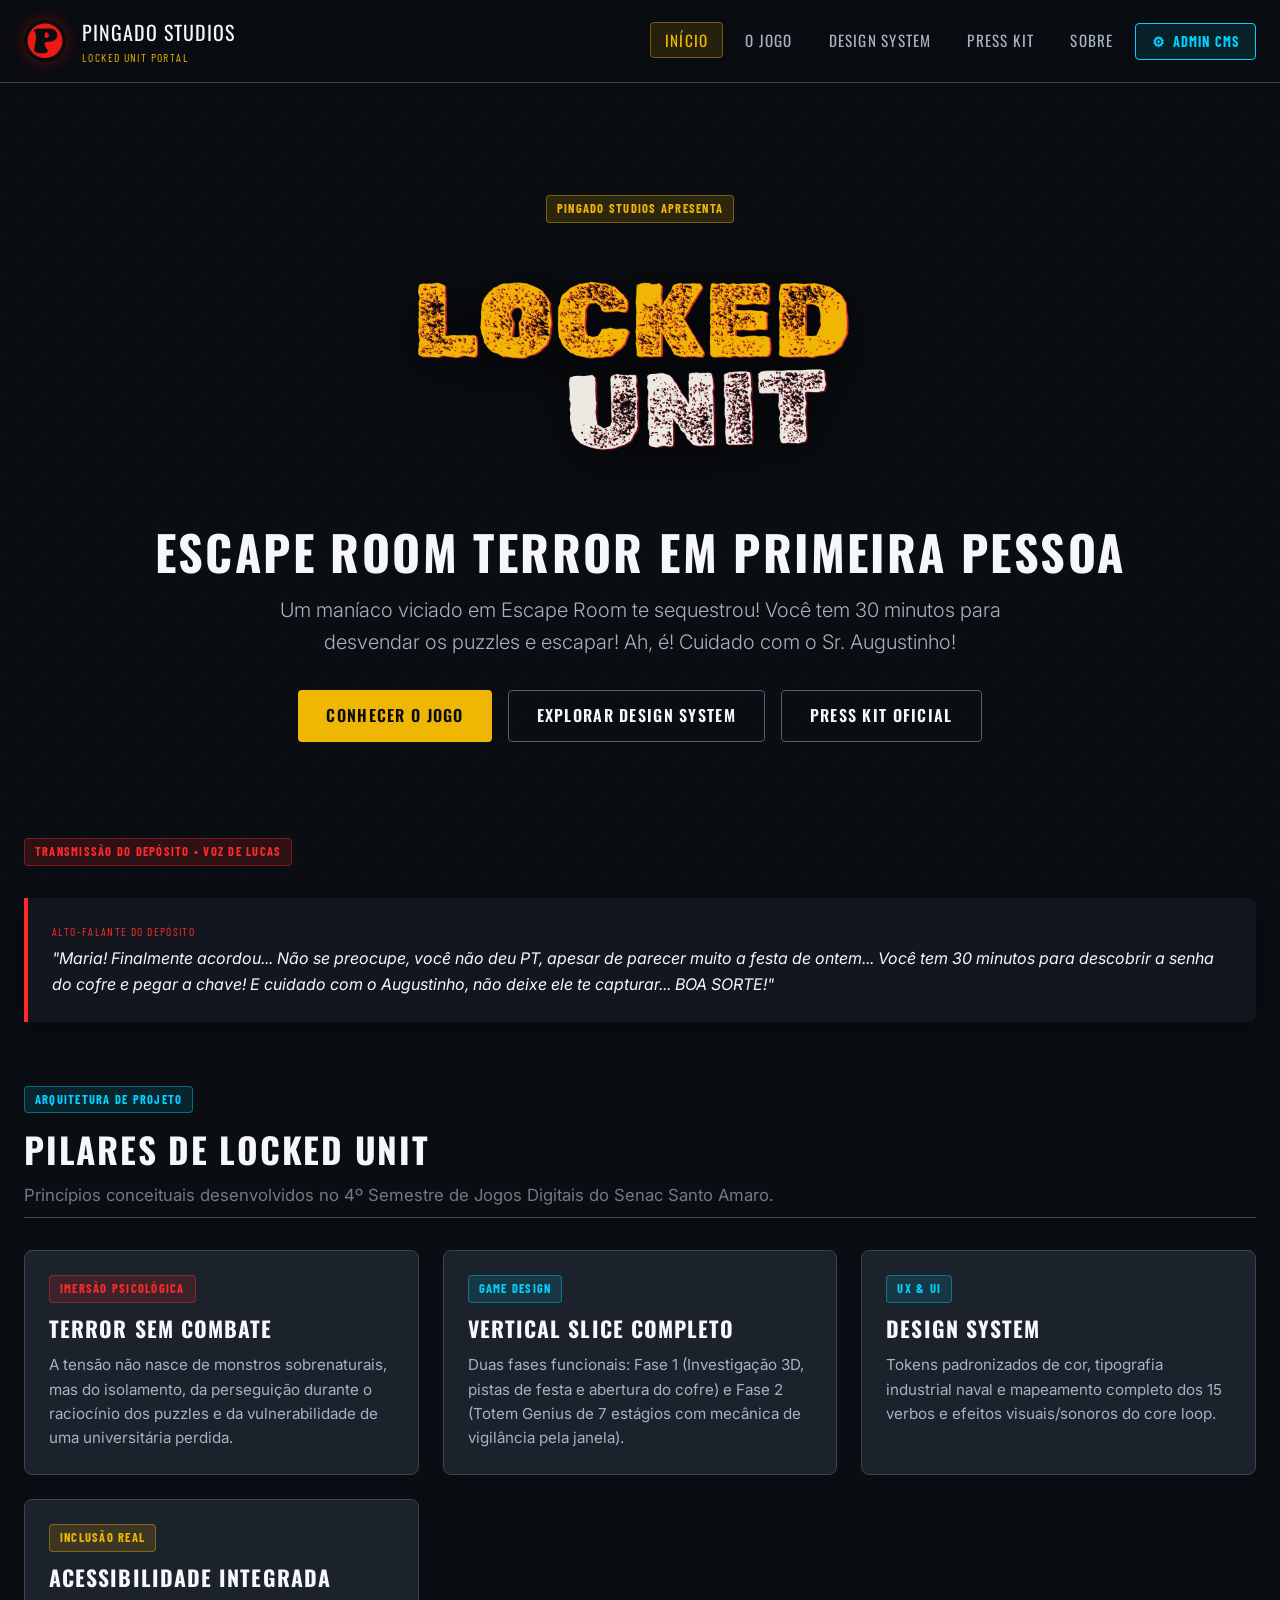
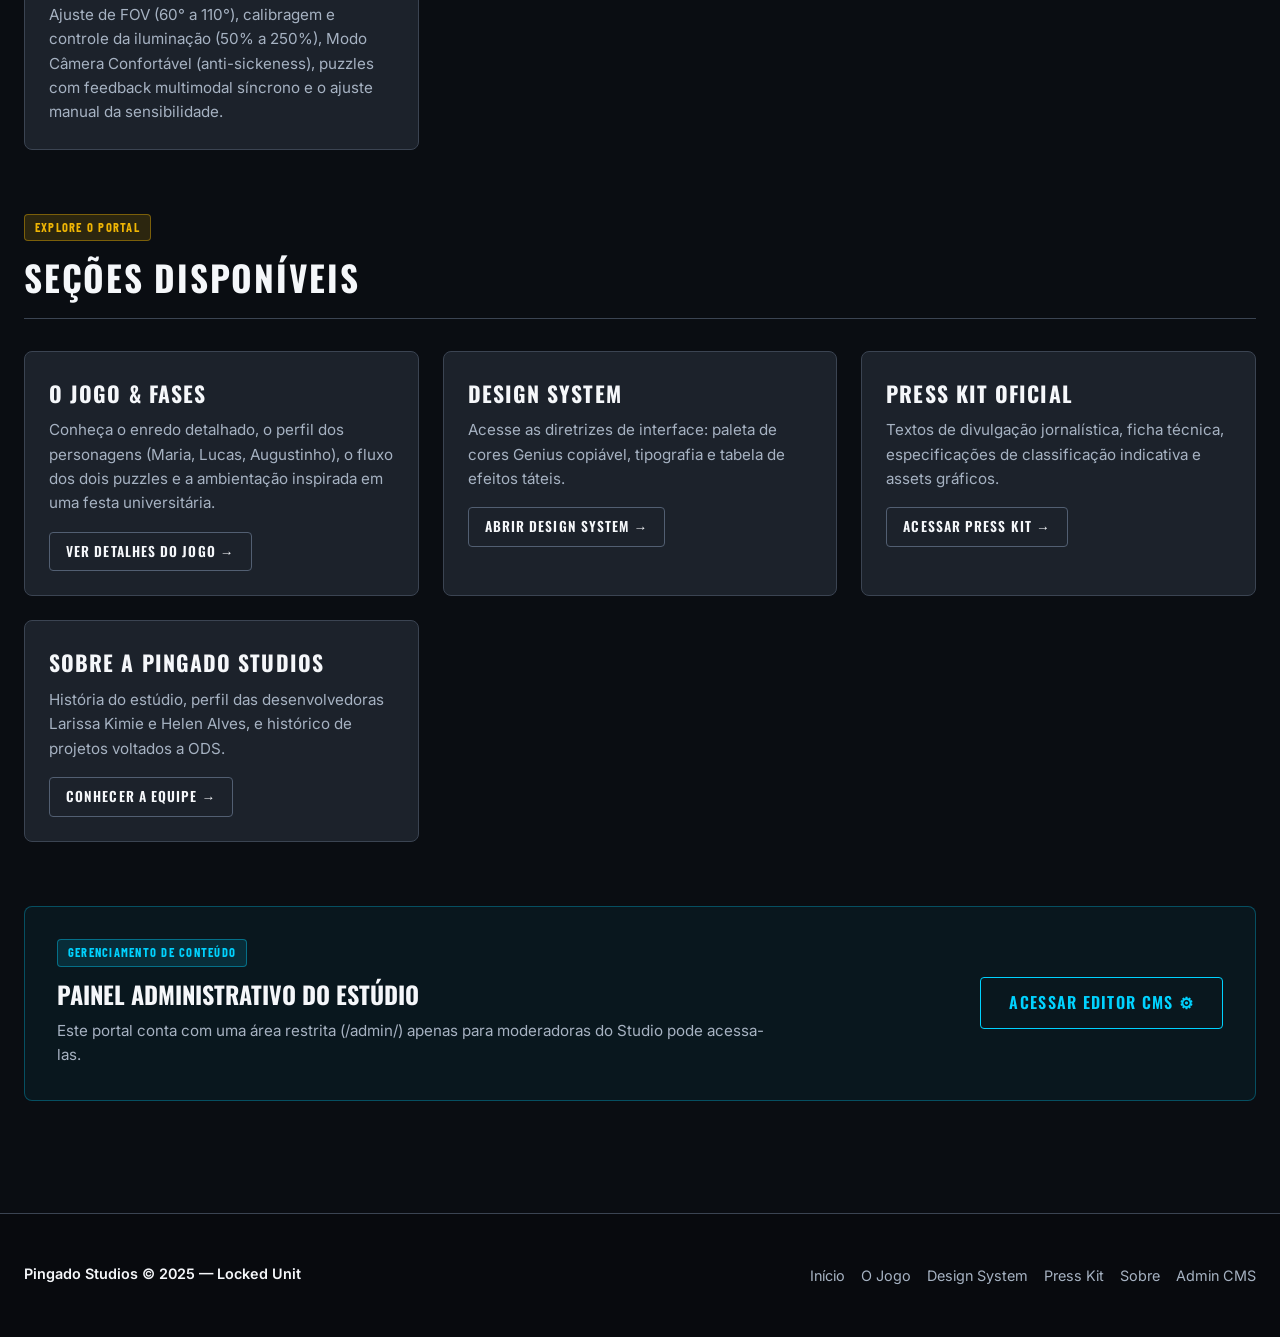
==== commit 0b5d3f82: "chore(cms): atualizacao visual de index.html via Pingado Builder" ====
--- a/index.html
+++ b/index.html
@@ -1,12 +1,12 @@
 <!DOCTYPE html>
-<html lang="pt-BR"><head>
+<html lang="pt-BR" data-lt-installed="true"><head>
   <meta charset="UTF-8">
   <meta name="viewport" content="width=device-width, initial-scale=1.0">
   <title>Locked Unit — Pingado Studios | Portal &amp; Design System</title>
   <meta name="description" content="Portal oficial de Locked Unit: jogo de Escape Room Horror em 1ª pessoa desenvolvido pela Pingado Studios no Senac Santo Amaro. Conheça o Design System, Mídia Kit e documentos de produção.">
   <link rel="icon" type="image/png" href="assets/img/logo-pingado.png">
   <link rel="stylesheet" href="assets/css/style.css">
-<style></style></head>
+<style></style><style></style></head>
 <body>
 
   <!-- CABEÇALHO & NAVEGAÇÃO -->
@@ -47,8 +47,8 @@
     <section class="hero-section">
       <div class="voice-badge voice-estudio">Pingado Studios Apresenta</div>
       <img src="assets/img/logo-locked-unit.png" alt="Locked Unit Logo" class="hero-logo-img">
-      <h1 class="hero-title">Escape Room Horror <span class="">em Primeira Pessoa</span></h1>
-      <p class="hero-tagline">Você acorda trancada em um depósito de containers desolado após uma festa universitária. Sem armas, seu tempo é medido por um cronômetro de 30 minuto enquanto o patrulheiro Augustinho cerca o pátio.</p>
+      <h1 class="hero-title">ESCAPE ROOM Terror EM PRIMEIRA PESSOA</h1>
+      <p class="hero-tagline">Um maníaco viciado em Escape Room te sequestrou! Você tem 30 minutos para desvendar os puzzles e escapar! Ah, é! Cuidado com o Sr. Augustinho!</p>
 
       <div class="hero-actions">
         <a href="locked-unit.html" class="btn btn-primary">Conhecer o Jogo</a>
@@ -60,14 +60,11 @@
     <!-- PRÉVIA DA ATMOSFERA & VOZ DO JOGO -->
     <section style="margin: var(--space-6) 0;" class="">
       <div class="voice-badge voice-interfone">Transmissão do Depósito • Voz de Lucas</div>
-      <div class="interfone-quote">
-        "Maria! Finalmente acordou... Não se preocupe, você não deu PT, apesar de parecer muito a festa de ontem... 
-        Você tem exatamente 30 minutos até o Augustinho fazer a ronda final pelo galpão. Se eu fosse você, começava a procurar as chaves agora mesmo."
-      </div>
+      <div class="interfone-quote">"Maria! Finalmente acordou... Não se preocupe, você não deu PT, apesar de parecer muito a festa de ontem... Você tem 30 minutos para descobrir a senha do cofre e pegar a chave! E cuidado com o Augustinho, não deixe ele te capturar... BOA SORTE!"</div>
     </section>
 
     <!-- PILARES DO PROJETO -->
-    <section style="margin: var(--space-7) 0;">
+    <section style="margin: var(--space-7) 0;" class="">
       <div class="section-header">
         <div class="voice-badge voice-manual">Arquitetura de Projeto</div>
         <h2 class="section-title">Pilares de Locked Unit</h2>
@@ -78,24 +75,19 @@
         <div class="card">
           <div class="voice-badge voice-interfone">Imersão Psicológica</div>
           <h3 class="card-title">Terror Sem Combate</h3>
-          <p style="color: var(--color-text-medium); font-size: 0.95rem;">
-            A tensão não nasce de monstros sobrenaturais, mas do isolamento, de perseguição realista em linha de visão 
-            e da vulnerabilidade palpável de uma universitária comum.
-          </p>
+          <p style="color: var(--color-text-medium); font-size: 0.95rem;" class="">A tensão não nasce de monstros sobrenaturais, mas do isolamento, da perseguição durante o raciocínio dos puzzles e da vulnerabilidade de uma universitária perdida.</p>
         </div>
 
         <div class="card">
           <div class="voice-badge voice-manual">Game Design</div>
           <h3 class="card-title">Vertical Slice Completo</h3>
-          <p style="color: var(--color-text-medium); font-size: 0.95rem;">
-            Duas fases funcionais: Fase 1 (Investigação 3D, pistas de festa e abertura do cofre) e Fase 2 (Totem Genius de 5 estágios com mecânica de vigilância pela janela).
-          </p>
+          <p style="color: var(--color-text-medium); font-size: 0.95rem;" class="">Duas fases funcionais: Fase 1 (Investigação 3D, pistas de festa e abertura do cofre) e Fase 2 (Totem Genius de 7 estágios com mecânica de vigilância pela janela).</p>
         </div>
 
         <div class="card">
           <div class="voice-badge voice-manual">UX &amp; UI</div>
-          <h3 class="card-title">Design System Industrial</h3>
-          <p style="color: var(--color-text-medium); font-size: 0.95rem;">
+          <h3 class="card-title">DESIGN SYSTEM </h3>
+          <p style="color: var(--color-text-medium); font-size: 0.95rem;" class="">
             Tokens padronizados de cor, tipografia industrial naval e mapeamento completo dos 15 verbos e efeitos visuais/sonoros do core loop.
           </p>
         </div>
@@ -103,68 +95,55 @@
         <div class="card">
           <div class="voice-badge voice-estudio">Inclusão Real</div>
           <h3 class="card-title">Acessibilidade Integrada</h3>
-          <p style="color: var(--color-text-medium); font-size: 0.95rem;">
-            Ajuste de FOV (60° a 110°), controle de exposição EV (50% a 250%), Modo Câmera Confortável (anti-cinetose) e puzzles com feedback multimodal síncrono.
-          </p>
+          <p style="color: var(--color-text-medium); font-size: 0.95rem;" class="">Ajuste de FOV (60° a 110°), calibragem e controle da iluminação (50% a 250%), Modo Câmera Confortável (anti-sickeness), puzzles com feedback multimodal síncrono e o ajuste manual da sensibilidade.</p>
         </div>
       </div>
     </section>
 
     <!-- NAVEGAÇÃO DO PORTAL -->
-    <section style="margin: var(--space-7) 0;">
+    <section style="margin: var(--space-7) 0;" class="">
       <div class="section-header">
         <div class="voice-badge voice-estudio">Explore o Portal</div>
         <h2 class="section-title">Seções Disponíveis</h2>
-        <p class="section-desc">Documentação completa, recursos visuais e ferramentas para avaliação acadêmica e imprensa.</p>
+        <p class="section-desc"></p>
       </div>
 
       <div class="cards-grid">
         <div class="card">
           <h3 class="card-title">O Jogo &amp; Fases</h3>
-          <p style="color: var(--color-text-medium); font-size: 0.95rem; margin-bottom: var(--space-3);">
-            Conheça o enredo detalhado, o perfil dos personagens (Maria, Lucas, Augustinho), o fluxo dos dois puzzles e a ambientação urbana paulista.
-          </p>
+          <p style="color: var(--color-text-medium); font-size: 0.95rem; margin-bottom: var(--space-3);" class="">Conheça o enredo detalhado, o perfil dos personagens (Maria, Lucas, Augustinho), o fluxo dos dois puzzles e a ambientação inspirada em uma festa universitária.</p>
           <a href="locked-unit.html" class="btn btn-outline" style="padding: 8px 16px; font-size: 0.85rem;">Ver Detalhes do Jogo →</a>
         </div>
 
         <div class="card">
           <h3 class="card-title">Design System</h3>
-          <p style="color: var(--color-text-medium); font-size: 0.95rem; margin-bottom: var(--space-3);">
-            Acesse as diretrizes de interface baseadas nos estudos da Profª. Beatriz Blanco: paleta de cores Genius copiável, tipografia e tabela de efeitos táteis.
-          </p>
+          <p style="color: var(--color-text-medium); font-size: 0.95rem; margin-bottom: var(--space-3);" class="">Acesse as diretrizes de interface: paleta de cores Genius copiável, tipografia e tabela de efeitos táteis.</p>
           <a href="design-system.html" class="btn btn-outline" style="padding: 8px 16px; font-size: 0.85rem;">Abrir Design System →</a>
         </div>
 
         <div class="card">
           <h3 class="card-title">Press Kit Oficial</h3>
-          <p style="color: var(--color-text-medium); font-size: 0.95rem; margin-bottom: var(--space-3);">
-            Textos de divulgação jornalística prontos para cópia em 1 clique, ficha técnica oficial, especificações de classificação indicativa e assets gráficos.
-          </p>
+          <p style="color: var(--color-text-medium); font-size: 0.95rem; margin-bottom: var(--space-3);" class="">Textos de divulgação jornalística, ficha técnica, especificações de classificação indicativa e assets gráficos.</p>
           <a href="press-kit.html" class="btn btn-outline" style="padding: 8px 16px; font-size: 0.85rem;">Acessar Press Kit →</a>
         </div>
 
         <div class="card">
           <h3 class="card-title">Sobre a Pingado Studios</h3>
-          <p style="color: var(--color-text-medium); font-size: 0.95rem; margin-bottom: var(--space-3);">
-            História do estúdio, perfil das desenvolvedoras Larissa Kimie e Helen Alves, orientadoras acadêmicas e histórico de projetos voltados a ODS.
-          </p>
+          <p style="color: var(--color-text-medium); font-size: 0.95rem; margin-bottom: var(--space-3);" class="">História do estúdio, perfil das desenvolvedoras Larissa Kimie e Helen Alves, e histórico de projetos voltados a ODS.</p>
           <a href="sobre.html" class="btn btn-outline" style="padding: 8px 16px; font-size: 0.85rem;">Conhecer a Equipe →</a>
         </div>
       </div>
     </section>
 
     <!-- BANNER DE ADMINISTRAÇÃO CMS -->
-    <section style="background: rgba(0, 210, 255, 0.05); border: 1px solid rgba(0, 210, 255, 0.3); border-radius: var(--radius-md); padding: var(--space-5); margin: var(--space-7) 0;">
-      <div style="display: flex; justify-content: space-between; align-items: center; flex-wrap: wrap; gap: var(--space-3);">
-        <div>
+    <section style="background: rgba(0, 210, 255, 0.05); border: 1px solid rgba(0, 210, 255, 0.3); border-radius: var(--radius-md); padding: var(--space-5); margin: var(--space-7) 0;" class="">
+      <div style="display: flex; justify-content: space-between; align-items: center; flex-wrap: wrap; gap: var(--space-3);" class="">
+        <div class="">
           <div class="voice-badge voice-manual">Gerenciamento de Conteúdo</div>
-          <h3 style="font-family: var(--font-heading); font-size: 1.5rem; text-transform: uppercase; color: var(--color-text-high);">
+          <h3 style="font-family: var(--font-heading); font-size: 1.5rem; text-transform: uppercase; color: var(--color-text-high);" class="">
             Painel Administrativo do Estúdio
           </h3>
-          <p style="color: var(--color-text-medium); max-width: 720px; font-size: 0.95rem; margin-top: 6px;">
-            Este portal conta com uma área restrita (<code style="color: var(--color-primary-cyan);">/admin/</code>) equipada com o <strong>Sveltia CMS</strong>.
-            As autoras (Larissa e Helen) podem atualizar textos, tokens de cores, releases de imprensa e dados de acessibilidade diretamente pelo navegador, com autenticação segura via GitHub Personal Access Token.
-          </p>
+          <p style="color: var(--color-text-medium); max-width: 720px; font-size: 0.95rem; margin-top: 6px;" class="">Este portal conta com uma área restrita (/admin/) apenas para moderadoras do Studio pode acessa-las.</p>
         </div>
         <a href="admin/" class="btn btn-outline" style="border-color: var(--color-primary-cyan); color: var(--color-primary-cyan);">
           Acessar Editor CMS ⚙
@@ -177,19 +156,19 @@
   <!-- RODAPÉ -->
   <footer class="site-footer">
     <div class="footer-container">
-      <div>
-        <p style="color: var(--color-text-high); font-weight: 600;">Pingado Studios © 2026 — Locked Unit</p>
-        <p style="font-size: 0.8rem; margin-top: 4px;">Centro Universitário Senac Santo Amaro • Bacharelado em Jogos Digitais</p>
-        <p style="font-size: 0.8rem; color: var(--color-text-muted);">Orientação: Profª. Beatriz Blanco (Design de Interface) &amp; Profª. Eliana Hdib</p>
+      <div class="">
+        <p style="color: var(--color-text-high); font-weight: 600;" class="">Pingado Studios © 2025 — Locked Unit</p>
+        <p style="font-size: 0.8rem; margin-top: 4px;" class=""></p>
+        <p style="font-size: 0.8rem; color: var(--color-text-muted);" class=""></p>
       </div>
 
       <ul class="footer-links">
-        <li><a href="index.html">Início</a></li>
-        <li><a href="locked-unit.html">O Jogo</a></li>
+        <li><a href="index.html" class="">Início</a></li>
+        <li class=""><a href="locked-unit.html" class="">O Jogo</a></li>
         <li><a href="design-system.html">Design System</a></li>
         <li><a href="press-kit.html">Press Kit</a></li>
-        <li><a href="sobre.html">Sobre</a></li>
-        <li><a href="admin/">Admin CMS</a></li>
+        <li class=""><a href="sobre.html" class="">Sobre</a></li>
+        <li class=""><a href="admin/" class="">Admin CMS</a></li>
       </ul>
     </div>
   </footer>
